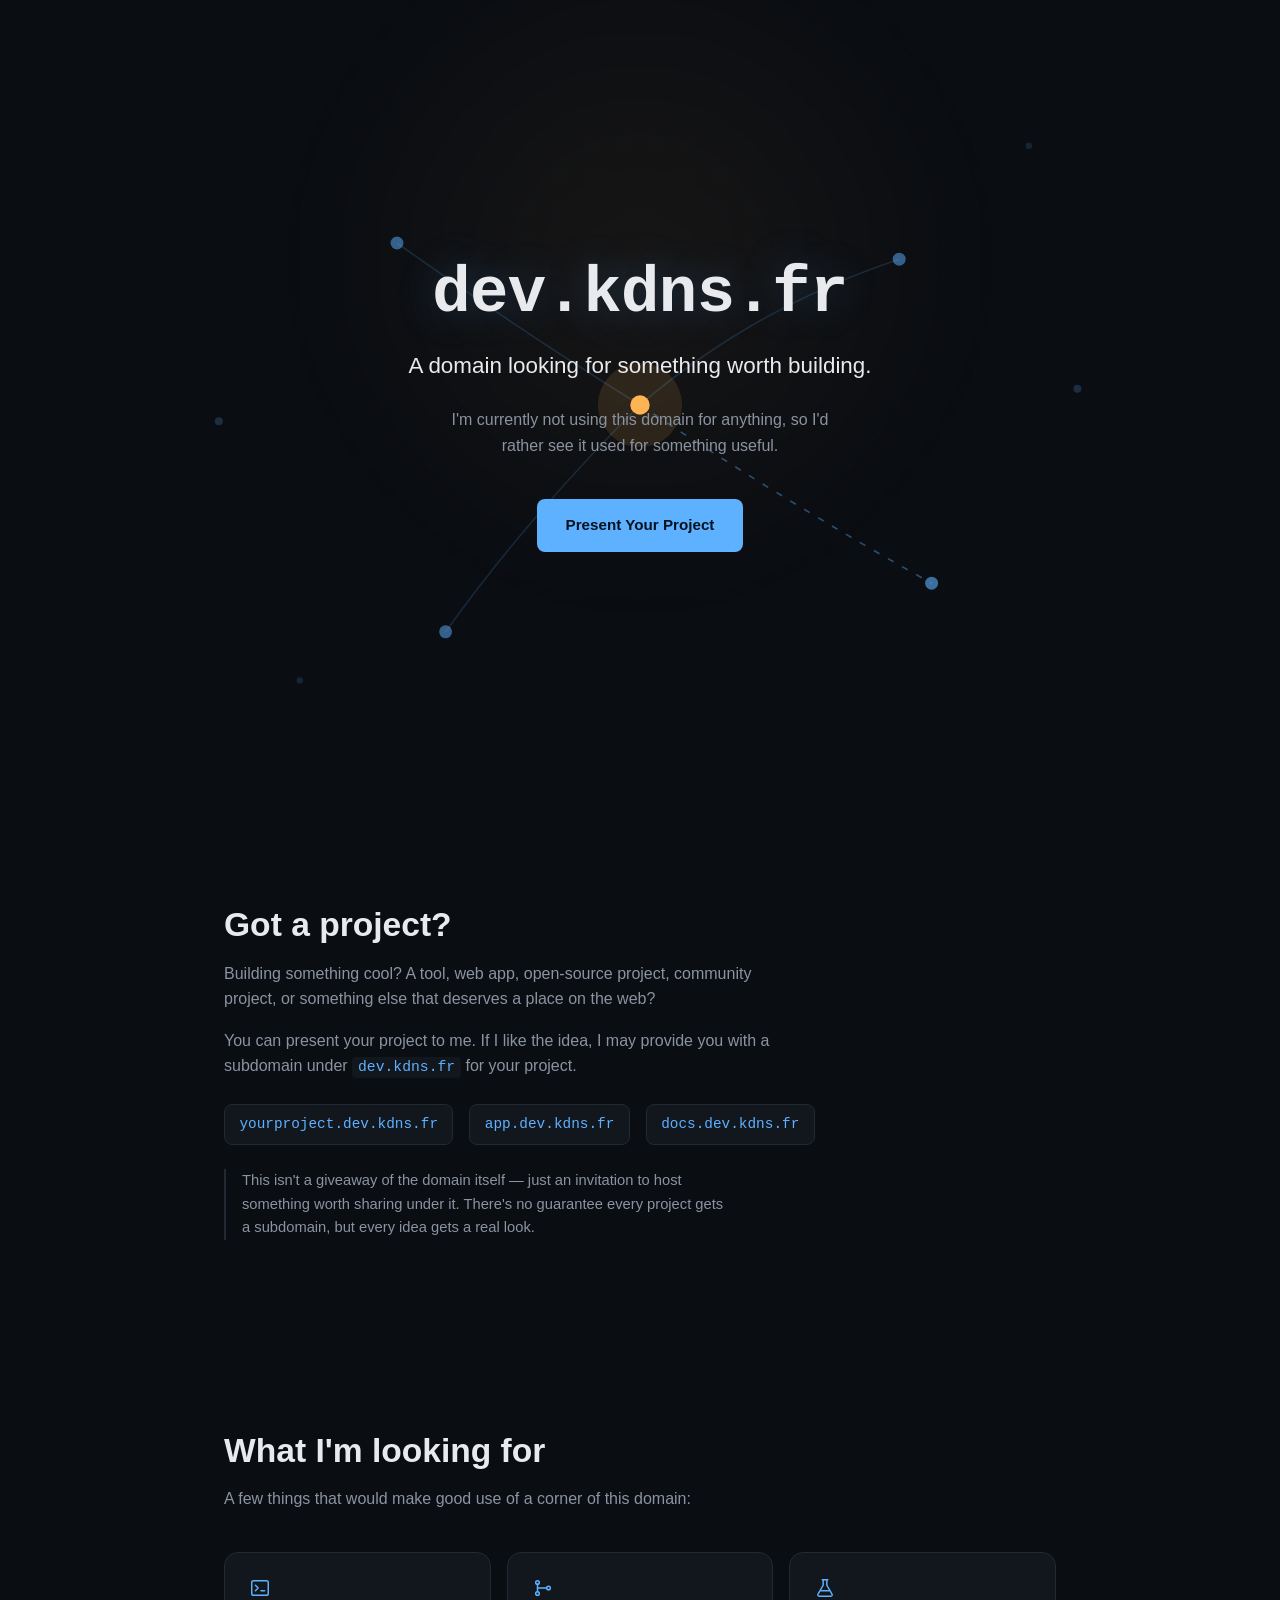
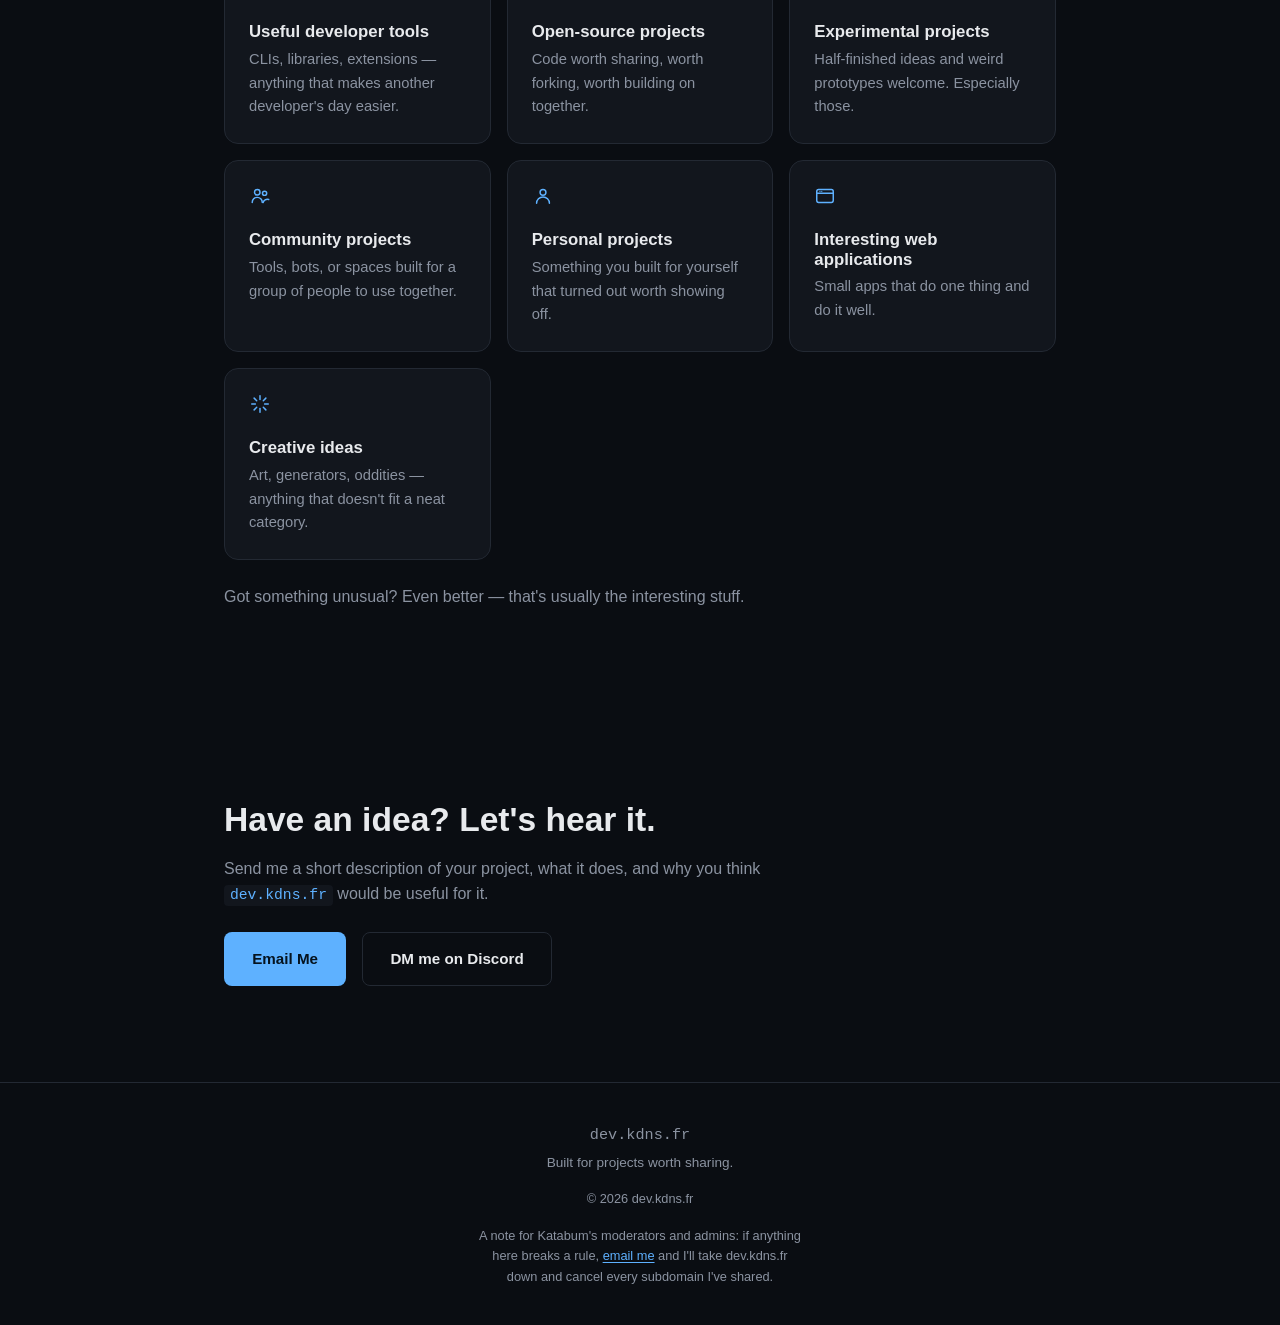
==== index.html @ 41ab2745 "initial release" ====
<!DOCTYPE html>
<html lang="en">
<head>
  <meta charset="UTF-8">
  <meta name="viewport" content="width=device-width, initial-scale=1.0">
  <title>dev.kdns.fr — a domain looking for something worth building</title>
  <meta name="description" content="An unused developer domain, open to hosting interesting or creative projects under a subdomain. Got something worth building?">
  <meta name="theme-color" content="#0a0d12">

  <!-- Open Graph -->
  <meta property="og:type" content="website">
  <meta property="og:title" content="dev.kdns.fr — a domain looking for something worth building">
  <meta property="og:description" content="An unused developer domain, open to hosting interesting or creative projects under a subdomain.">
  <meta property="og:url" content="https://dev.kdns.fr">
  <!-- TODO: add a 1200x630 preview image to this folder and update the filename -->
  <meta property="og:image" content="og-image.png">


  <meta name="twitter:card" content="summary_large_image">
  <meta name="twitter:title" content="dev.kdns.fr — a domain looking for something worth building">
  <meta name="twitter:description" content="An unused developer domain, open to hosting interesting or creative projects under a subdomain.">

  <link rel="icon" type="image/svg+xml" href="favicon.svg">

  <link rel="stylesheet" href="style.css">
</head>
<body>

  <!-- decorative background texture, purely visual -->
  <div class="bg-decor" aria-hidden="true"></div>

  <header class="hero" id="hero">
    <!-- decorative node graph: dev.kdns.fr as a root with room to branch -->
    <svg class="hero-graph" viewBox="0 0 800 500" preserveAspectRatio="xMidYMid slice" aria-hidden="true" focusable="false">
      <g class="graph-lines">
        <path d="M400,250 Q320,200 250,150" opacity="0.16" />
        <path d="M400,250 Q470,190 560,160" opacity="0.16" />
        <path d="M400,250 Q330,320 280,390" opacity="0.16" />
        <path class="graph-line-live" d="M400,250 Q490,310 580,360" opacity="0.4" stroke-dasharray="4 6" />
      </g>
      <g class="graph-leaves">
        <circle cx="250" cy="150" r="4" opacity="0.5" />
        <circle cx="560" cy="160" r="4" opacity="0.5" />
        <circle cx="280" cy="390" r="4" opacity="0.5" />
        <circle cx="580" cy="360" r="4" opacity="0.6" />
      </g>
      <g class="graph-stray">
        <circle cx="140" cy="260" r="2.5" opacity="0.2" />
        <circle cx="670" cy="240" r="2.5" opacity="0.2" />
        <circle cx="190" cy="420" r="2" opacity="0.15" />
        <circle cx="640" cy="90" r="2" opacity="0.15" />
      </g>
      <circle class="graph-root-halo" cx="400" cy="250" r="26" opacity="0.12" />
      <circle class="graph-root-dot" cx="400" cy="250" r="6" />
    </svg>

    <div class="hero-content">
      <h1 class="hero-title">dev.kdns.fr</h1>
      <p class="hero-subtitle">A domain looking for something worth building.</p>
      <p class="hero-text">I'm currently not using this domain for anything, so I'd rather see it used for something useful.</p>
      <a href="#contact" class="btn btn-primary">Present Your Project</a>
    </div>
  </header>

  <main>
    <section class="section" id="project" aria-labelledby="project-heading">
      <h2 class="section-heading" id="project-heading">Got a project?</h2>
      <p class="section-lead">Building something cool? A tool, web app, open-source project, community project, or something else that deserves a place on the web?</p>
      <p class="section-lead">You can present your project to me. If I like the idea, I may provide you with a subdomain under <code>dev.kdns.fr</code> for your project.</p>

      <div class="chip-row">
        <span class="chip">yourproject.dev.kdns.fr</span>
        <span class="chip">app.dev.kdns.fr</span>
        <span class="chip">docs.dev.kdns.fr</span>
      </div>

      <p class="note">This isn't a giveaway of the domain itself — just an invitation to host something worth sharing under it. There's no guarantee every project gets a subdomain, but every idea gets a real look.</p>
    </section>

    <section class="section" id="looking-for" aria-labelledby="looking-for-heading">
      <h2 class="section-heading" id="looking-for-heading">What I'm looking for</h2>
      <p class="section-lead">A few things that would make good use of a corner of this domain:</p>

      <div class="card-grid">
        <article class="card">
          <div class="card-icon">
            <svg viewBox="0 0 24 24" fill="none" stroke="currentColor" stroke-width="1.6" stroke-linecap="round" stroke-linejoin="round"><rect x="3" y="4" width="18" height="16" rx="2"/><path d="M7 9l3 3-3 3"/><path d="M13 15h4"/></svg>
          </div>
          <h3>Useful developer tools</h3>
          <p>CLIs, libraries, extensions — anything that makes another developer's day easier.</p>
        </article>

        <article class="card">
          <div class="card-icon">
            <svg viewBox="0 0 24 24" fill="none" stroke="currentColor" stroke-width="1.6" stroke-linecap="round" stroke-linejoin="round"><circle cx="6" cy="6" r="2"/><circle cx="6" cy="18" r="2"/><circle cx="18" cy="12" r="2"/><path d="M6 8V16"/><path d="M6 12H16"/></svg>
          </div>
          <h3>Open-source projects</h3>
          <p>Code worth sharing, worth forking, worth building on together.</p>
        </article>

        <article class="card">
          <div class="card-icon">
            <svg viewBox="0 0 24 24" fill="none" stroke="currentColor" stroke-width="1.6" stroke-linecap="round" stroke-linejoin="round"><path d="M9 3h6"/><path d="M10 3v6l-5.5 9.5A1.5 1.5 0 0 0 5.8 21h12.4a1.5 1.5 0 0 0 1.3-2.5L14 9V3"/><path d="M7.5 15h9"/></svg>
          </div>
          <h3>Experimental projects</h3>
          <p>Half-finished ideas and weird prototypes welcome. Especially those.</p>
        </article>

        <article class="card">
          <div class="card-icon">
            <svg viewBox="0 0 24 24" fill="none" stroke="currentColor" stroke-width="1.6" stroke-linecap="round" stroke-linejoin="round"><circle cx="9" cy="8" r="3"/><path d="M3.5 19a5.5 5.5 0 0 1 11 0"/><circle cx="17" cy="9" r="2.3"/><path d="M15.5 19a4.5 4 0 0 1 6-3.2"/></svg>
          </div>
          <h3>Community projects</h3>
          <p>Tools, bots, or spaces built for a group of people to use together.</p>
        </article>

        <article class="card">
          <div class="card-icon">
            <svg viewBox="0 0 24 24" fill="none" stroke="currentColor" stroke-width="1.6" stroke-linecap="round" stroke-linejoin="round"><circle cx="12" cy="8" r="3.2"/><path d="M5 20a7 7 0 0 1 14 0"/></svg>
          </div>
          <h3>Personal projects</h3>
          <p>Something you built for yourself that turned out worth showing off.</p>
        </article>

        <article class="card">
          <div class="card-icon">
            <svg viewBox="0 0 24 24" fill="none" stroke="currentColor" stroke-width="1.6" stroke-linecap="round" stroke-linejoin="round"><rect x="3" y="5" width="18" height="14" rx="2"/><path d="M3 9h18"/><circle cx="6.5" cy="7" r="0.6" fill="currentColor" stroke="none"/><circle cx="8.5" cy="7" r="0.6" fill="currentColor" stroke="none"/></svg>
          </div>
          <h3>Interesting web applications</h3>
          <p>Small apps that do one thing and do it well.</p>
        </article>

        <article class="card">
          <div class="card-icon">
            <svg viewBox="0 0 24 24" fill="none" stroke="currentColor" stroke-width="1.6" stroke-linecap="round" stroke-linejoin="round"><path d="M12 3v4"/><path d="M12 17v4"/><path d="M3 12h4"/><path d="M17 12h4"/><path d="M5.6 5.6l2.8 2.8"/><path d="M15.6 15.6l2.8 2.8"/><path d="M18.4 5.6l-2.8 2.8"/><path d="M8.4 15.6l-2.8 2.8"/></svg>
          </div>
          <h3>Creative ideas</h3>
          <p>Art, generators, oddities — anything that doesn't fit a neat category.</p>
        </article>
      </div>

      <p class="closing-note">Got something unusual? Even better — that's usually the interesting stuff.</p>
    </section>

    <section class="section" id="contact" aria-labelledby="contact-heading">
      <h2 class="section-heading" id="contact-heading">Have an idea? Let's hear it.</h2>
      <p class="section-lead">Send me a short description of your project, what it does, and why you think <code>dev.kdns.fr</code> would be useful for it.</p>

      <div class="contact-actions">

        <a href="mailto:mail@dev.kdns.fr" class="btn btn-primary">Email Me</a>

        <a href="https://discord.com/users/1491656315423035472" class="btn btn-secondary" target="_blank" rel="noopener noreferrer">DM me on Discord</a>
      </div>
    </section>
  </main>

  <footer class="footer">
    <p class="footer-brand">dev.kdns.fr</p>
    <p class="footer-tagline">Built for projects worth sharing.</p>
    <p class="footer-meta">© <span id="year">2026</span> dev.kdns.fr</p>
    <p class="footer-notice">A note for Katabum's moderators and admins: if anything here breaks a rule, <a href="mailto:mail@dev.kdns.fr">email me</a> and I'll take dev.kdns.fr down and cancel every subdomain I've shared.</p>
  </footer>

  <script src="script.js"></script>
</body>
</html>
---- style.css ----
:root {
  /* Colors */
  --bg: #0a0d12;
  --bg-raised: #12161d;
  --border: #232933;
  --border-hover: #37414f;
  --text: #e8eaed;
  --text-dim: #8b93a1;
  --accent: #5eb1ff;       /* workhorse UI color: links, buttons, focus rings */
  --accent-dim: rgba(94, 177, 255, 0.12);
  --accent-root: #ffb454;  /* used once: the "root" node in the hero graphic */

  /* Type */
  --font-sans: -apple-system, BlinkMacSystemFont, "Segoe UI", "Inter", Roboto, sans-serif;
  --font-mono: ui-monospace, "SF Mono", "Cascadia Code", "JetBrains Mono", Consolas, monospace;

  /* Spacing scale */
  --space-1: 0.5rem;
  --space-2: 1rem;
  --space-3: 1.5rem;
  --space-4: 2.5rem;
  --space-5: 4rem;
  --space-6: 6rem;

  /* Radius */
  --radius-sm: 8px;
  --radius-md: 14px;

  --ease: cubic-bezier(0.4, 0, 0.2, 1);
}

/* ---- Reset & base ---------------------------------------------------- */

* {
  box-sizing: border-box;
}

@media (prefers-reduced-motion: no-preference) {
  html {
    scroll-behavior: smooth;
  }
}

body {
  margin: 0;
  background: var(--bg);
  color: var(--text);
  font-family: var(--font-sans);
  font-size: 16px;
  line-height: 1.6;
  -webkit-font-smoothing: antialiased;
}

h1, h2, h3 {
  margin: 0;
  line-height: 1.15;
}

p {
  margin: 0;
}

button {
  font: inherit;
  color: inherit;
  background: none;
  border: none;
  padding: 0;
  cursor: pointer;
}

code {
  font-family: var(--font-mono);
  background: var(--bg-raised);
  border-radius: 4px;
  padding: 0.15em 0.4em;
  font-size: 0.92em;
  color: var(--accent);
}

/* ---- Decorative background --------------------------------------------- */

.bg-decor {
  position: fixed;
  inset: 0;
  z-index: -1;
  pointer-events: none;
  background-image: radial-gradient(circle, rgba(94, 177, 255, 0.035) 1px, transparent 1px);
  background-size: 32px 32px;
}

.bg-decor::after {
  content: "";
  position: absolute;
  top: -10%;
  left: 50%;
  width: 60vw;
  height: 60vw;
  max-width: 700px;
  max-height: 700px;
  transform: translateX(-50%);
  background: radial-gradient(circle, rgba(255, 180, 84, 0.06), transparent 70%);
  filter: blur(40px);
}

/* ---- Buttons -------------------------------------------------------------- */

.btn {
  display: inline-flex;
  align-items: center;
  gap: 0.5rem;
  padding: 0.85rem 1.7rem;
  border-radius: var(--radius-sm);
  font-family: var(--font-sans);
  font-size: 0.95rem;
  font-weight: 600;
  text-decoration: none;
  cursor: pointer;
  border: 1px solid transparent;
  transition: transform 0.2s var(--ease), border-color 0.2s var(--ease),
    background-color 0.2s var(--ease), box-shadow 0.2s var(--ease);
}

.btn:hover {
  transform: translateY(-2px);
}

.btn:focus-visible {
  outline: 2px solid var(--accent);
  outline-offset: 3px;
}

.btn-primary {
  background: var(--accent);
  color: #05131f;
}

.btn-primary:hover {
  box-shadow: 0 8px 30px rgba(94, 177, 255, 0.35);
}

.btn-secondary {
  background: transparent;
  border-color: var(--border);
  color: var(--text);
}

.btn-secondary:hover {
  border-color: var(--accent);
  background: var(--accent-dim);
}

/* ---- Hero ------------------------------------------------------------------ */

.hero {
  position: relative;
  min-height: 90vh;
  display: flex;
  align-items: center;
  justify-content: center;
  text-align: center;
  padding: var(--space-5) var(--space-3);
  overflow: hidden;
}

.hero-graph {
  position: absolute;
  inset: 0;
  z-index: 0;
  width: 100%;
  height: 100%;
}

.graph-lines path {
  fill: none;
  stroke: var(--accent);
  stroke-width: 1;
}

.graph-leaves circle,
.graph-stray circle {
  fill: var(--accent);
}

.graph-root-halo,
.graph-root-dot {
  fill: var(--accent-root);
}

.graph-root-halo {
  transform-origin: 400px 250px;
}

@media (prefers-reduced-motion: no-preference) {
  .graph-root-halo {
    animation: pulse-halo 4s ease-in-out infinite;
  }

  .graph-line-live {
    animation: flow-dash 3s linear infinite;
  }

  .graph-leaves circle {
    animation: pulse-leaf 6s ease-in-out infinite;
  }

  .graph-leaves circle:nth-child(2) {
    animation-delay: 1.2s;
  }

  .graph-leaves circle:nth-child(3) {
    animation-delay: 2.4s;
  }

  .graph-leaves circle:nth-child(4) {
    animation-delay: 3.6s;
  }
}

@keyframes pulse-halo {
  0%, 100% { opacity: 0.1; transform: scale(1); }
  50% { opacity: 0.22; transform: scale(1.15); }
}

@keyframes flow-dash {
  to { stroke-dashoffset: -20; }
}

@keyframes pulse-leaf {
  0%, 100% { opacity: 0.35; }
  50% { opacity: 0.7; }
}

.hero-content {
  position: relative;
  z-index: 1;
  max-width: 640px;
}

.hero-title {
  font-family: var(--font-mono);
  font-size: clamp(2.25rem, 6vw, 4rem);
  font-weight: 600;
  letter-spacing: -0.01em;
  margin-bottom: var(--space-2);
  text-shadow: 0 0 40px rgba(94, 177, 255, 0.25);
}

.hero-subtitle {
  font-size: clamp(1.05rem, 2.4vw, 1.4rem);
  margin-bottom: var(--space-3);
}

.hero-text {
  color: var(--text-dim);
  max-width: 46ch;
  margin: 0 auto var(--space-4);
}

/* ---- Sections --------------------------------------------------------------- */

.section {
  max-width: 880px;
  margin: 0 auto;
  padding: var(--space-6) var(--space-3);
}

.section-heading {
  font-size: clamp(1.6rem, 3.5vw, 2.1rem);
  font-weight: 600;
  margin-bottom: var(--space-2);
}

.section-lead {
  color: var(--text-dim);
  max-width: 62ch;
  margin-bottom: var(--space-2);
}

.chip-row {
  display: flex;
  flex-wrap: wrap;
  gap: var(--space-2);
  margin: var(--space-3) 0;
}

.chip {
  font-family: var(--font-mono);
  font-size: 0.9rem;
  background: var(--bg-raised);
  border: 1px solid var(--border);
  border-radius: var(--radius-sm);
  padding: 0.5rem 0.9rem;
  color: var(--accent);
}

.note {
  font-size: 0.92rem;
  color: var(--text-dim);
  max-width: 62ch;
  border-left: 2px solid var(--border);
  padding-left: var(--space-2);
}

.closing-note {
  color: var(--text-dim);
  margin-top: var(--space-3);
}

/* ---- Card grid ---------------------------------------------------------------- */

.card-grid {
  display: grid;
  grid-template-columns: repeat(auto-fit, minmax(220px, 1fr));
  gap: var(--space-2);
  margin-top: var(--space-4);
}

.card {
  position: relative;
  background: var(--bg-raised);
  border: 1px solid var(--border);
  border-radius: var(--radius-md);
  padding: var(--space-3);
  overflow: hidden;
  transition: border-color 0.25s var(--ease), transform 0.25s var(--ease);
}

.card::before {
  content: "";
  position: absolute;
  inset: 0;
  background: radial-gradient(280px circle at var(--x, 50%) var(--y, 50%), rgba(94, 177, 255, 0.12), transparent 60%);
  opacity: 0;
  transition: opacity 0.3s var(--ease);
  pointer-events: none;
}

.card:hover {
  border-color: var(--border-hover);
  transform: translateY(-3px);
}

.card:hover::before {
  opacity: 1;
}

.card-icon {
  color: var(--accent);
  margin-bottom: var(--space-2);
}

.card-icon svg {
  width: 22px;
  height: 22px;
}

.card h3 {
  font-size: 1.05rem;
  font-weight: 600;
  margin-bottom: 0.4rem;
}

.card p {
  font-size: 0.92rem;
  color: var(--text-dim);
}

/* ---- Contact -------------------------------------------------------------------- */

.contact-actions {
  display: flex;
  flex-wrap: wrap;
  gap: var(--space-2);
  margin-top: var(--space-3);
}

/* ---- Footer --------------------------------------------------------------------- */

.footer {
  border-top: 1px solid var(--border);
  padding: var(--space-4) var(--space-3);
  text-align: center;
}

.footer-brand {
  font-family: var(--font-mono);
  color: var(--text-dim);
  font-size: 0.95rem;
  margin-bottom: 0.3rem;
}

.footer-tagline {
  color: var(--text-dim);
  font-size: 0.85rem;
  margin-bottom: var(--space-2);
}

.footer-meta {
  color: var(--text-dim);
  font-size: 0.8rem;
}

.footer-notice {
  color: var(--text-dim);
  font-size: 0.8rem;
  max-width: 46ch;
  margin: var(--space-2) auto 0;
}

.footer-notice a {
  color: var(--accent);
  text-decoration: underline;
  text-underline-offset: 2px;
}

.footer-notice a:focus-visible {
  outline: 2px solid var(--accent);
  outline-offset: 2px;
}

/* ---- Responsive ----------------------------------------------------------------- */

@media (max-width: 640px) {
  .hero {
    min-height: 85vh;
    padding: var(--space-4) var(--space-2);
  }

  .section {
    padding: var(--space-5) var(--space-2);
  }

  .contact-actions {
    flex-direction: column;
    align-items: stretch;
  }

  .btn {
    width: 100%;
    justify-content: center;
  }
}

/* ---- Reduced motion --------------------------------------------------------------- */

@media (prefers-reduced-motion: reduce) {
  .card,
  .btn {
    transition: none;
  }
}
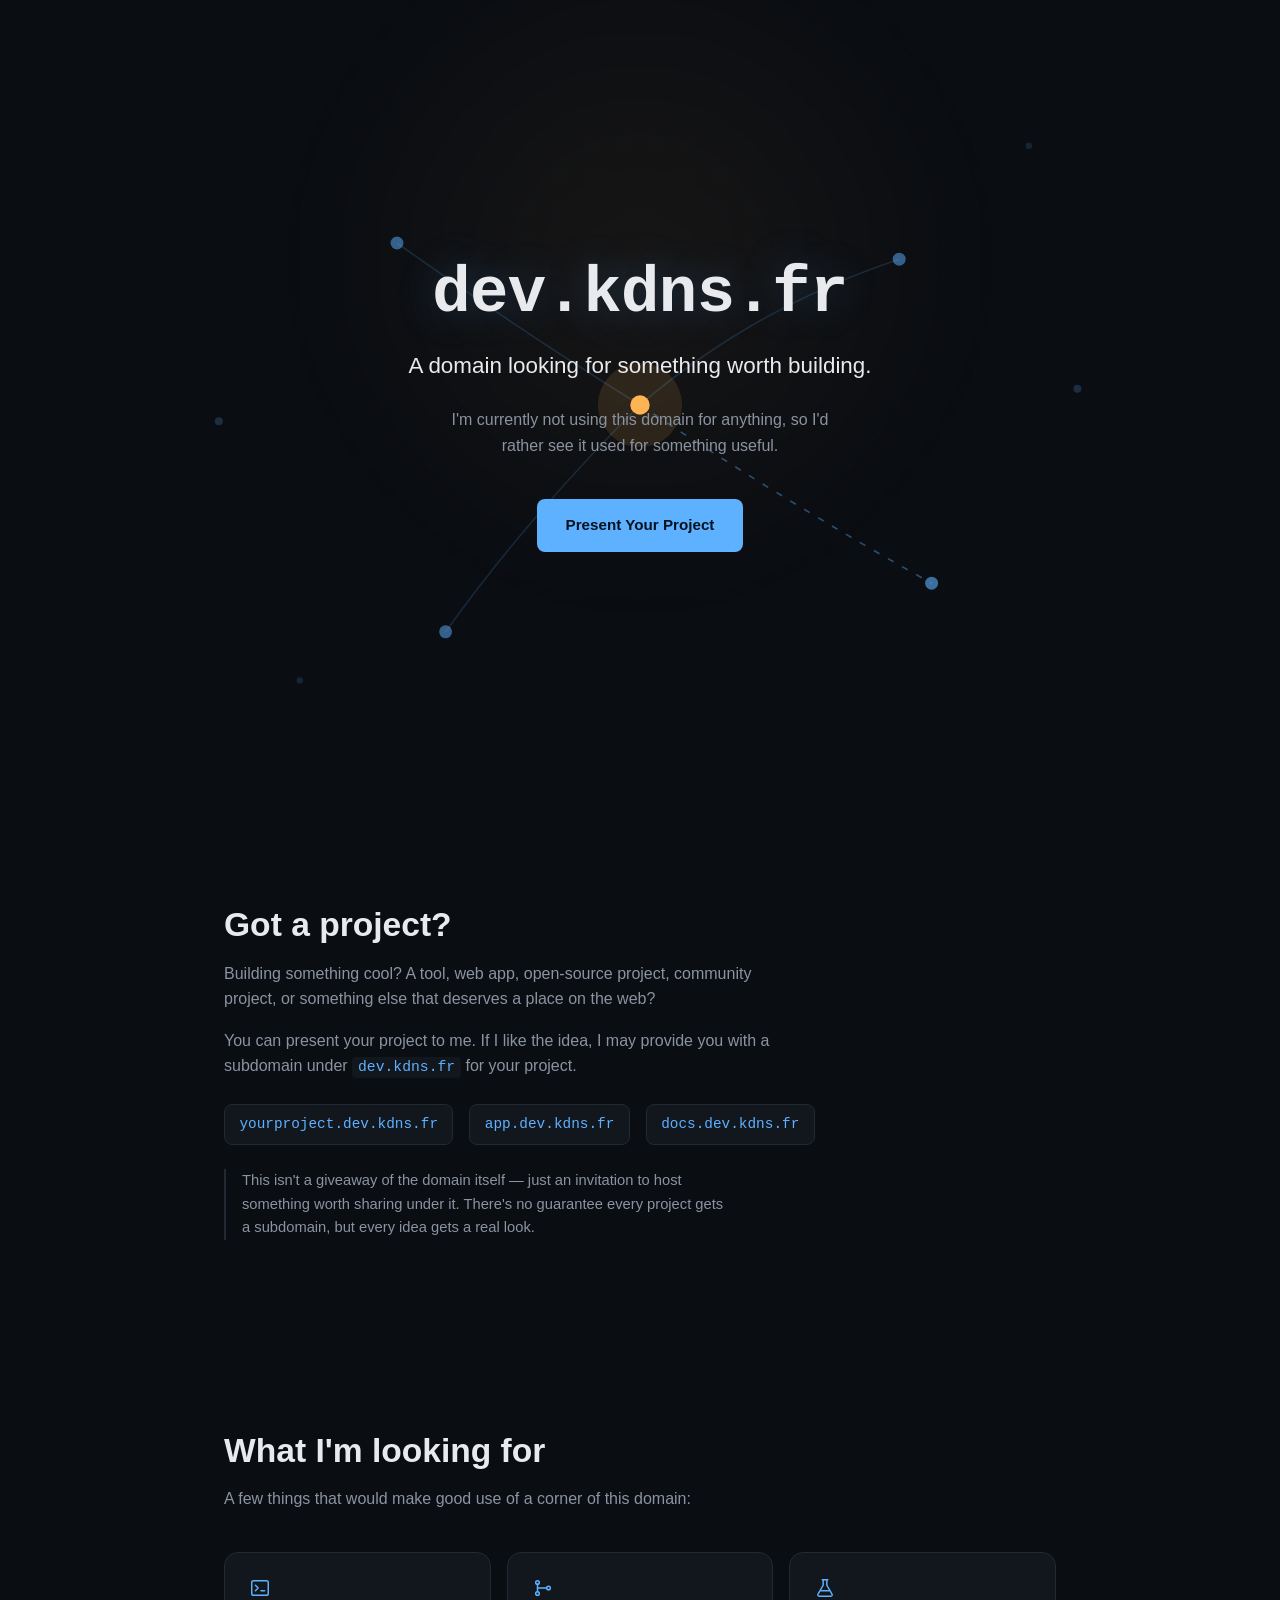
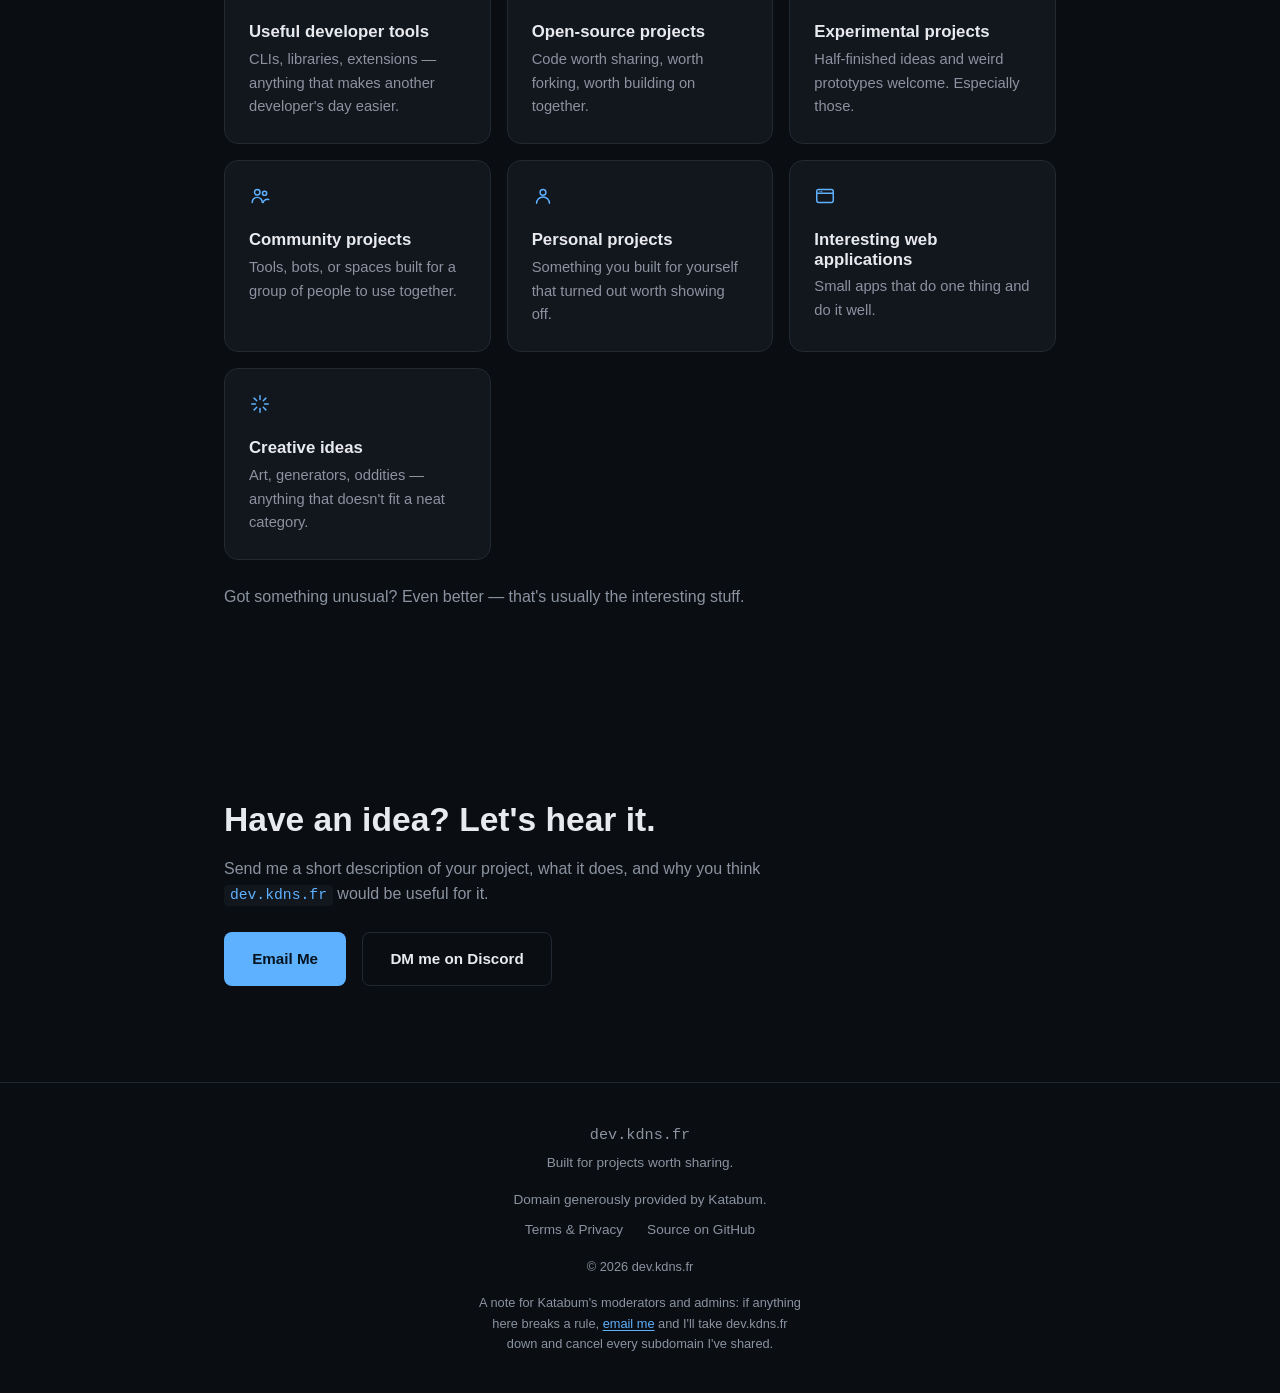
==== commit 891cbc7b: "add new legal page" ====
--- a/index.html
+++ b/index.html
@@ -12,13 +12,15 @@
   <meta property="og:title" content="dev.kdns.fr — a domain looking for something worth building">
   <meta property="og:description" content="An unused developer domain, open to hosting interesting or creative projects under a subdomain.">
   <meta property="og:url" content="https://dev.kdns.fr">
-  <!-- TODO: add a 1200x630 preview image to this folder and update the filename -->
-  <meta property="og:image" content="og-image.png">
-
+  <meta property="og:image" content="https://dev.kdns.fr/image.png">
+  <meta property="og:image:width" content="1200">
+  <meta property="og:image:height" content="630">
+  <meta property="og:image:type" content="image/png">
 
   <meta name="twitter:card" content="summary_large_image">
   <meta name="twitter:title" content="dev.kdns.fr — a domain looking for something worth building">
   <meta name="twitter:description" content="An unused developer domain, open to hosting interesting or creative projects under a subdomain.">
+  <meta name="twitter:image" content="https://dev.kdns.fr/image.png">
 
   <link rel="icon" type="image/svg+xml" href="favicon.svg">
 
@@ -148,7 +150,7 @@
 
       <div class="contact-actions">
 
-        <a href="mailto:mail@dev.kdns.fr" class="btn btn-primary">Email Me</a>
+        <a href="mailto:mail@dev.kdns.fr" class="btn btn-primary email-link">Email Me</a>
 
         <a href="https://discord.com/users/1491656315423035472" class="btn btn-secondary" target="_blank" rel="noopener noreferrer">DM me on Discord</a>
       </div>
@@ -158,8 +160,10 @@
   <footer class="footer">
     <p class="footer-brand">dev.kdns.fr</p>
     <p class="footer-tagline">Built for projects worth sharing.</p>
+    <p class="footer-credit">Domain generously provided by Katabum.</p>
+    <p class="footer-links"><a href="legal.html">Terms &amp; Privacy</a><a href="https://github.com/dj-kaif/dev.kdns.fr">Source on GitHub</a></p>
     <p class="footer-meta">© <span id="year">2026</span> dev.kdns.fr</p>
-    <p class="footer-notice">A note for Katabum's moderators and admins: if anything here breaks a rule, <a href="mailto:mail@dev.kdns.fr">email me</a> and I'll take dev.kdns.fr down and cancel every subdomain I've shared.</p>
+    <p class="footer-notice">A note for Katabum's moderators and admins: if anything here breaks a rule, <a href="mailto:mail@dev.kdns.fr" class="email-link">email me</a> and I'll take dev.kdns.fr down and cancel every subdomain I've shared.</p>
   </footer>
 
   <script src="script.js"></script>
--- a/style.css
+++ b/style.css
@@ -403,6 +403,34 @@
   font-size: 0.8rem;
 }
 
+.footer-credit {
+  color: var(--text-dim);
+  font-size: 0.85rem;
+  margin-bottom: var(--space-1);
+}
+
+.footer-links {
+  display: flex;
+  justify-content: center;
+  gap: var(--space-3);
+  margin-bottom: var(--space-2);
+}
+
+.footer-links a {
+  color: var(--text-dim);
+  font-size: 0.85rem;
+  text-decoration: none;
+}
+
+.footer-links a:hover {
+  color: var(--accent);
+}
+
+.footer-links a:focus-visible {
+  outline: 2px solid var(--accent);
+  outline-offset: 2px;
+}
+
 .footer-notice {
   color: var(--text-dim);
   font-size: 0.8rem;
@@ -421,6 +449,38 @@
   outline-offset: 2px;
 }
 
+.legal-header {
+  max-width: 880px;
+  margin: 0 auto;
+  padding: var(--space-3) var(--space-3) 0;
+}
+
+.legal-back {
+  color: var(--text-dim);
+  font-size: 0.9rem;
+  text-decoration: none;
+}
+
+.legal-back:hover {
+  color: var(--accent);
+}
+
+.legal-back:focus-visible {
+  outline: 2px solid var(--accent);
+  outline-offset: 3px;
+}
+
+.legal-list {
+  color: var(--text-dim);
+  max-width: 62ch;
+  margin: 0;
+  padding-left: 1.2rem;
+}
+
+.legal-list li {
+  margin-bottom: var(--space-1);
+}
+
 /* ---- Responsive ----------------------------------------------------------------- */
 
 @media (max-width: 640px) {
